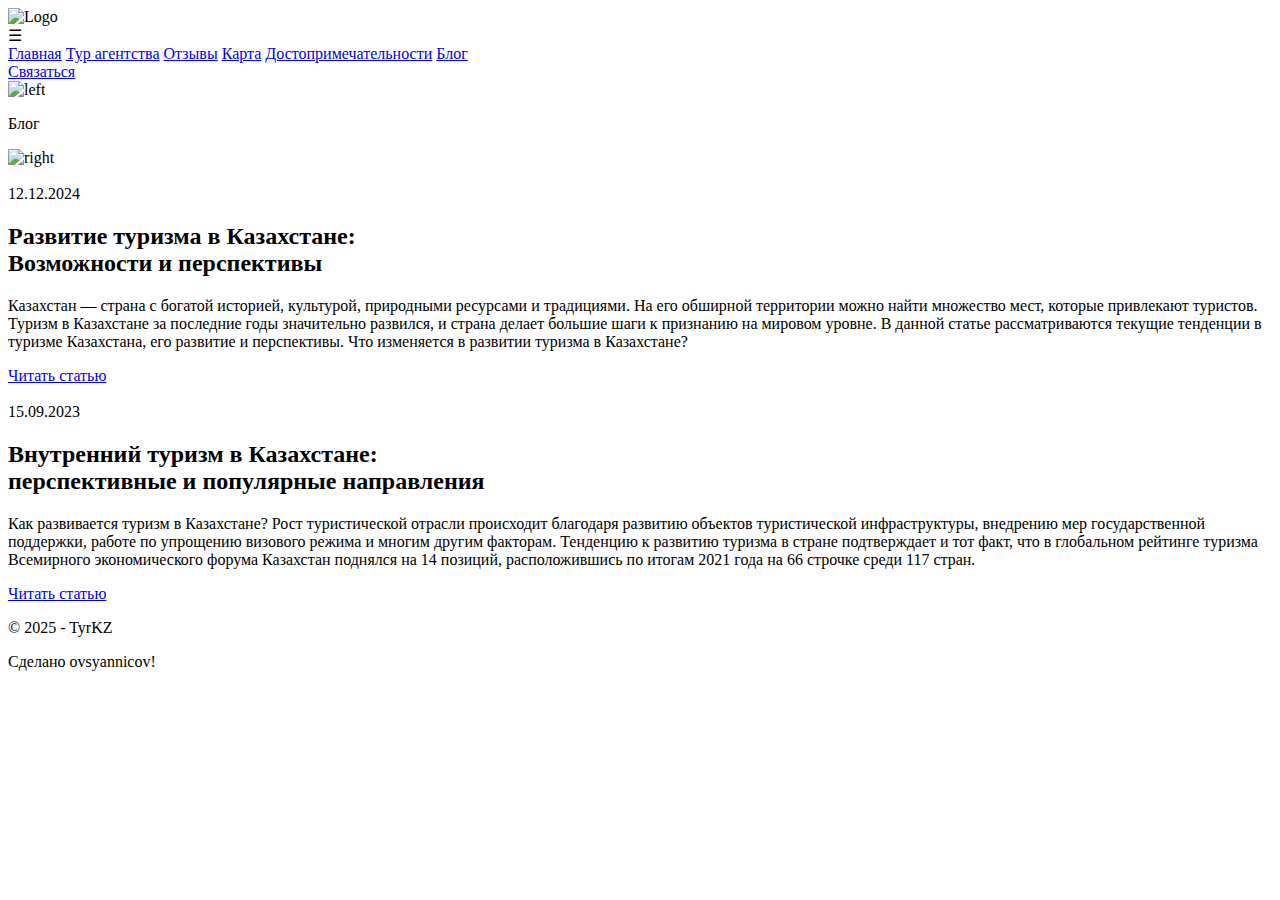
==== blog.html @ 83dcfec8 "Add files via upload" ====
<!DOCTYPE html>
<html lang="ru">
<head>
    <meta charset="UTF-8">
    <link rel="stylesheet" href="assets/style/style.css">
    <link rel="stylesheet" href="assets/fonts/fonts.css">
    <link rel="stylesheet" href="assets/fonts/fonts.min.css">
    <link rel="preconnect" href="https://fonts.googleapis.com">
    <link rel="preconnect" href="https://fonts.gstatic.com" crossorigin>
    <link href="https://fonts.googleapis.com/css2?family=El+Messiri:wght@400..700&display=swap" 
    rel="stylesheet">
    
    <meta name="viewport" content="width=device-width, initial-scale=1.0">

    <title>Aqua - Блог</title>
</head>
<body>
    


<!-- Шапка лого меню -->
    <header>

        <div class="container">

            <div class="header-inner">
                
                <img src="assets/images/Logo.png" alt="Logo">
                <div class="burger">☰</div>
                <nav>
                    <a href="index.html">Главная</a> 
                    <a href="index.html#turagent">Тур агентства</a>
                    <a href="index.html#otziv">Отзывы</a>
                    <a href="index.html#map">Карта</a>
                    <a href="news.html">Достопримечательности</a>
                    
                    <a href="blog.html">Блог</a>
                </nav>

                <a class="button-header" href="
                https://www.instagram.com/the_born_self?igsh=aDd2eTd1c242Zzcx
                ">Связаться</a>


                

            </div>
                    <div class="footer-polosa"></div>
        </div>

    </header>

    <section class="blog-inner">

        <div class="container">

            <div class="seans-title">
                <img src="assets/images/Rectangle 6.png" alt="left">
                <p>Блог</p>
                <img src="assets/images/Rectangle 7.png" alt="right">
            </div>
<!--  -->
           <div class="blog">
<!--  -->
            <div class="blog-item">

                <img src="assets/images/Kazahstan-флаг.jpg" alt="">

                <div class="blog-item-text">
                    <div class="news-date">
                        12.12.2024
                </div>

                    <div>
                    <h2>Развитие туризма в Казахстане: <br> Возможности и перспективы</h2>

                    <p>Казахстан — страна с богатой историей, культурой, природными ресурсами и традициями. На его обширной территории можно найти множество мест, которые привлекают туристов. Туризм в Казахстане за последние годы значительно развился, и страна делает большие шаги к признанию на мировом уровне. В данной статье рассматриваются текущие тенденции в туризме Казахстана, его развитие и перспективы.

                        Что изменяется в развитии туризма в Казахстане?</p>
                </div>
                <a href="https://zanmedia.kz/razvitie-turizma-v-kazahstane-vozmozhnosti-i-perspektivy/135623/" class="blog-button">Читать статью</a>
                </div>
            </div>
 <!--  -->
            <div class="blog-item">

                
                <img src="assets/images/blog-ct2.jpeg" alt="">
               
                <div class="blog-item-text">
                    <div class="news-date">
                        15.09.2023
                </div>

                    <div>
                    <h2>Внутренний туризм в Казахстане: <br> перспективные и популярные направления</h2>

                    <p>Как развивается туризм в Казахстане?
                        Рост туристической отрасли происходит благодаря развитию объектов туристической инфраструктуры, внедрению мер государственной поддержки, работе по упрощению визового режима и многим другим факторам. Тенденцию к развитию туризма в стране подтверждает и тот факт, что в глобальном рейтинге туризма Всемирного экономического форума Казахстан поднялся на 14 позиций, расположившись по итогам 2021 года на 66 строчке среди 117 стран.
                        
                        </p>
                </div>
                <a href="https://www.nur.kz/leisure/tourist-routes/2036662-vnutrenniy-turizm-v-kazahstane-perspektivnye-i-populyarnye-napravleniya/" class="blog-button">Читать статью</a>
                </div>
            </div>
<!--  -->


        </div>










    </div>
    </section>


    <footer class="footer">
        <div class="container">
            
            <div class="footer-polosa"></div>



            <div class="footer-buttom">
                <p>© 2025 - TyrKZ</p>
                <p>Сделано ovsyannicov!</p>
            </div>
        </div>

    </footer>



    <script src="assets/script.js"></script>
</body>
</html>
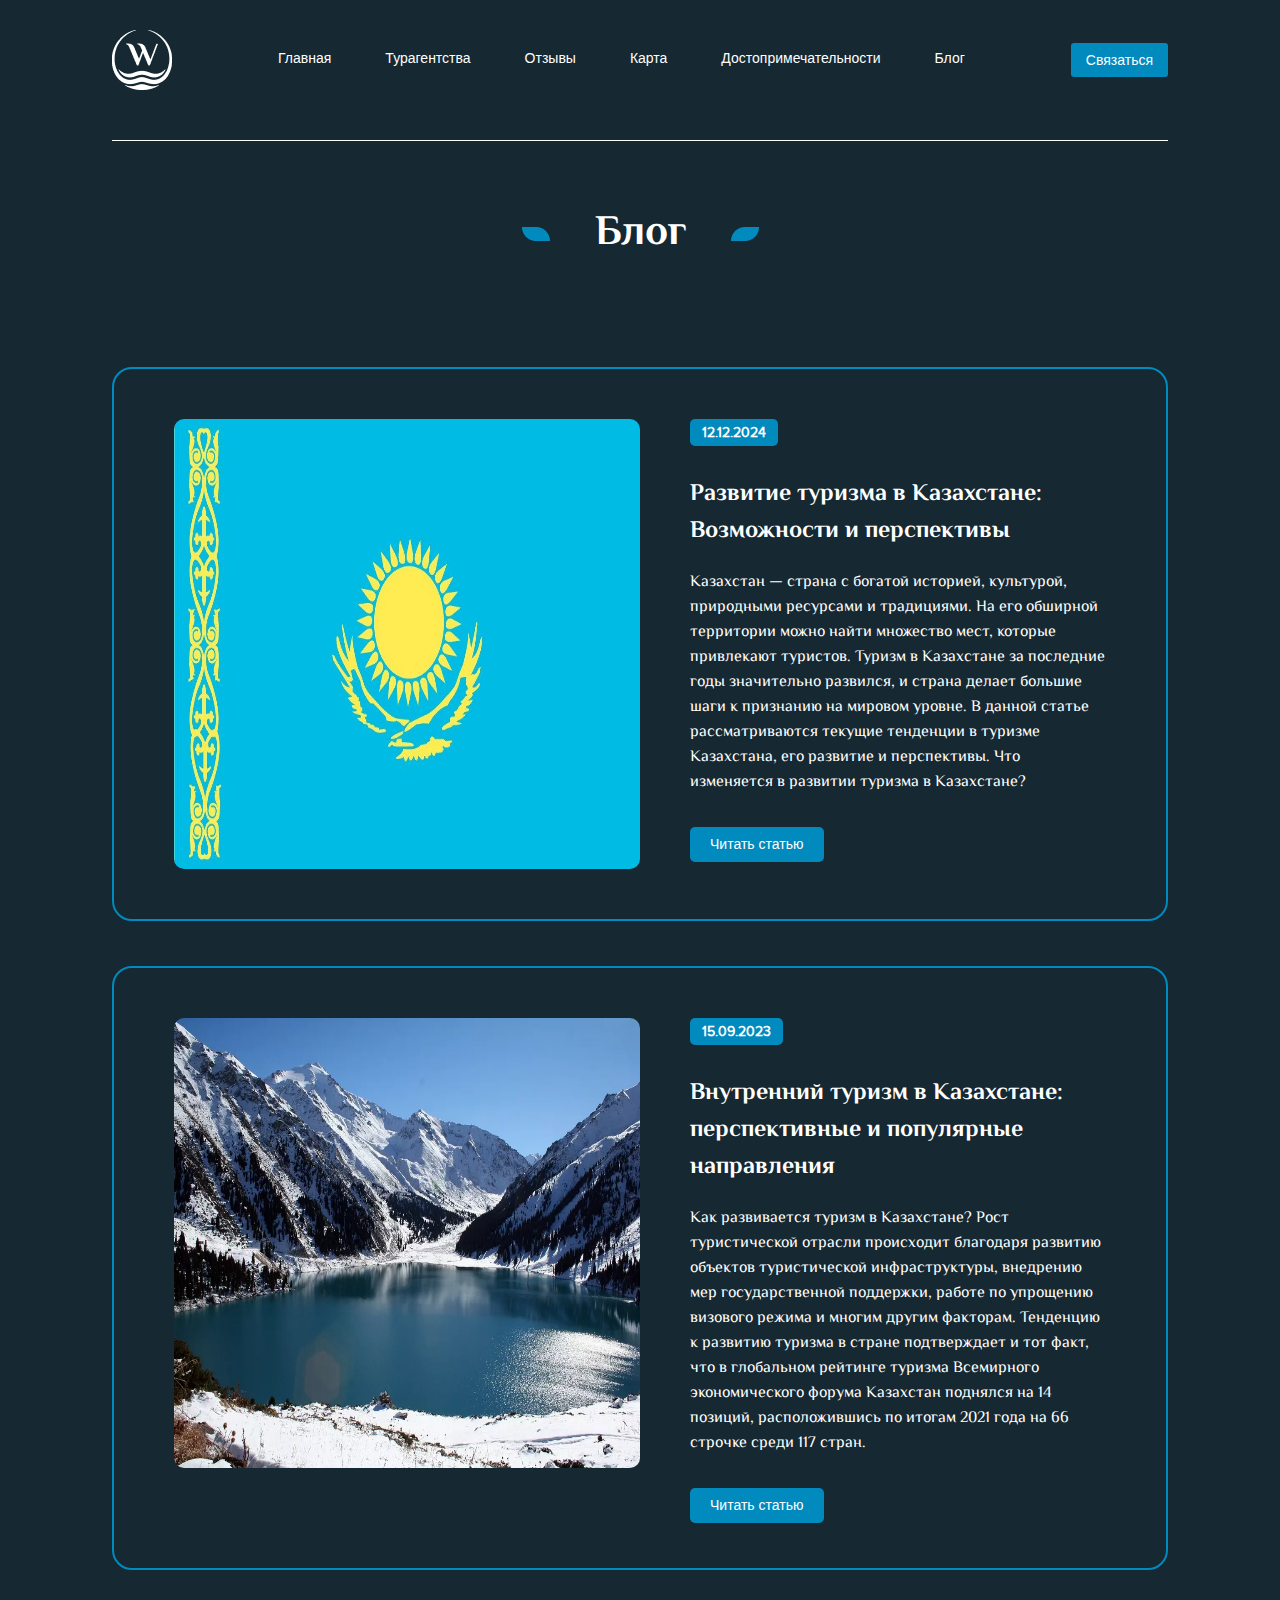
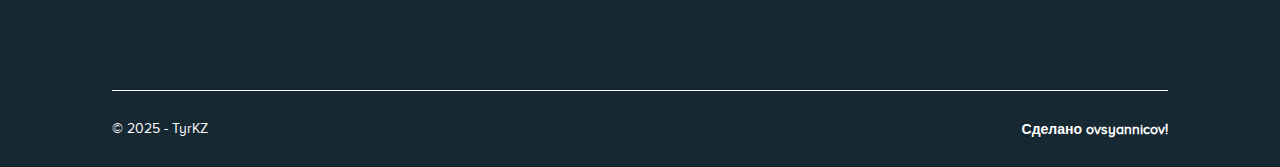
==== commit 12292c74: "Update blog.html" ====
--- a/blog.html
+++ b/blog.html
@@ -29,7 +29,7 @@
                 <div class="burger">☰</div>
                 <nav>
                     <a href="index.html">Главная</a> 
-                    <a href="index.html#turagent">Тур агентства</a>
+                    <a href="index.html#turagent">Турагентства</a>
                     <a href="index.html#otziv">Отзывы</a>
                     <a href="index.html#map">Карта</a>
                     <a href="news.html">Достопримечательности</a>
@@ -140,4 +140,4 @@
 
     <script src="assets/script.js"></script>
 </body>
-</html>+</html>
--- a/assets/style/style.css
+++ b/assets/style/style.css
@@ -0,0 +1,1246 @@
+body {
+    font-family: 'Proxima Nova',  sans-serif;
+    font-family: "El Messiri", sans-serif;
+    background-color: #162831;
+    font-size: 14px;
+    font-weight: 300;
+}
+
+html {
+    scroll-behavior: smooth;
+}
+
+* {
+    margin: 0;
+    padding: 0;
+    box-sizing: border-box;
+    /* Точно соответствует width и height */
+}
+
+.container{
+    margin: 0 112px;
+    /*0=сверху и снизу 
+    312=с лева и права*/
+
+}
+
+/* Header */
+
+header {
+    margin: 30px 0px 50px 0px;
+    /*30=сверху 0=справа 50 снизу 0 слева */
+    
+}
+
+.header-inner {
+    display: flex;
+    /* В строку расположение */
+    align-items: center;
+    /* Выравнивание по центру в строке */
+    justify-content: space-between;
+    /* выравниваем блоки на всю доступную шерину 
+    по центру с одинаковыми отступами 
+    между элементами равное растояние*/
+
+}
+/* тег нав обращение к тегу а */
+nav a {
+    color: #fff;
+    margin-right: 50px;
+    /* отступ от Главной до Сеансы по 50 и так далее  */
+    text-decoration: none;
+    font-family: 'Proxima Nova', sans-serif;
+
+    transition: color .3s ease;
+    /* Плавное изменение цвета */
+
+}
+/* убираем отступс права последней кнопки в меню "Блок"  */
+nav a:last-of-type {
+    margin-right: 0;
+}
+
+/* Замента цвета при наведени на сылки меню */
+nav a:hover {
+    color: #273ac4;
+}
+
+
+/* кнопка */
+.button-header {
+    background-color: #018ABE;
+    padding: 9px 15px 9px 15px;
+    text-decoration: none;
+    color: #fff;
+    border-radius: 3px;
+    font-family: 'Proxima Nova', sans-serif;
+
+    transition: all .2s ease;
+     /* Плавное изменение цвета */
+}
+
+/* Замента цвета при наведени на кнопку*/
+.button-header:hover {
+    background-color: #ffffff;
+    /* Изменение цвета кнопки */
+    color: #018ABE;
+    /* текст */
+}
+
+
+
+/* бургер*/
+.burger {
+    display: none;
+    font-size: 30px;
+    cursor: pointer;
+    color: white;
+}
+/* бургер */
+/* main */
+
+.main-inner {
+    background-image: url(../images/fon.jpg);
+    background-repeat: no-repeat;
+    background-position: center;
+    background-size: cover;
+    height: 550px;
+    border-radius: 10px;
+    margin-bottom: 150px;
+
+    text-align: center;
+    /* выровнили текст по центру этого блока
+     .main-inner-first  */
+}
+
+.main-inner-first {
+    padding-top: 136px;
+    display: flex;
+    justify-content: center;
+    align-items: center;
+    /* выровнили все элементы по центру  */
+    margin-bottom: 40px;
+    
+}
+
+.main-inner-first p {
+    font-size: 24px;
+    font-weight: bold;
+    color: #fff;
+    margin-right: 66px;
+    margin-left: 66px;
+}
+
+.main-inner-first img {
+    width: 28px;
+    height: 14px;
+}
+
+.main-inner h1 {
+    font-size: 64px;
+    font-weight: bold;
+    color: #ffffff;
+}
+
+/* ceans */
+
+.seans {
+    padding-bottom: 150px;
+
+}
+
+.seans-title {
+    display: flex;
+    justify-content: center;
+    align-items: center;
+    margin-bottom: 100px;
+    
+    
+}
+
+.seans-title p {
+    font-size: 42px;
+    color: #fff;
+    font-weight: 800;
+    margin-right: 45px;
+    margin-left: 45px;
+}
+
+.seans-inner {
+    display: flex;
+    justify-content: center;
+    align-items: center;
+}
+
+.seans-item {
+    background-image: url(../images/коста.jpg);
+    width: 416px;
+    height: 258px;
+    background-position: center;
+    background-size: cover;
+    background-repeat: no-repeat;
+    border-radius: 10px;
+    margin: 12px;
+
+    position: relative;
+
+}
+
+.seans-item1 {
+    background-image: url(../images/Almata.jpg);
+    width: 416px;
+    height: 258px;
+    background-position: center;
+    background-size: cover;
+    background-repeat: no-repeat;
+    border-radius: 10px;
+    margin: 12px;
+
+    position: relative;
+
+}
+
+.seans-item2 {
+    background-image: url(../images/Almata2.jpg);
+    width: 416px;
+    height: 258px;
+    background-position: center;
+    background-size: cover;
+    background-repeat: no-repeat;
+    border-radius: 10px;
+    margin: 12px;
+
+    position: relative;
+
+}
+
+.seans-item3 {
+    background-image: url(../images/Алмата3.jpg);
+    width: 416px;
+    height: 258px;
+    background-position: center;
+    background-size: cover;
+    background-repeat: no-repeat;
+    border-radius: 10px;
+    margin: 12px;
+
+    position: relative;
+
+}
+
+
+.seans-item4 {
+    background-image: url(../images/атырау.jpg);
+    width: 416px;
+    height: 258px;
+    background-position: center;
+    background-size: cover;
+    background-repeat: no-repeat;
+    border-radius: 10px;
+    margin: 12px;
+
+    position: relative;
+
+}
+
+
+
+.card1-1 p:hover {
+    color: #018ABE;
+}
+
+
+
+
+
+/* ображщение к класу Р заголовки */
+.seans-item p {
+    position: absolute;
+    color: #fff;
+    font-size: 24px;
+    font-weight: 800;
+    left: 40px;
+    bottom: 30px;
+}
+
+
+
+
+
+.seans-item1 p, .seans-item2 p, .seans-item3 p, .seans-item4 p  {
+    position: absolute;
+    color: #fff;
+    font-size: 24px;
+    font-weight: bold;
+    left: 40px;
+    bottom: 30px;
+
+}
+
+.seans-item1 p:hover, .seans-item2 p:hover, .seans-item3 p:hover,.seans-item4 p:hover {
+    color: #018ABE;
+}
+
+
+
+
+
+
+
+/* обращение к класу Р левой стороны блока */
+.seans-item .left p {
+    position: absolute;
+    color: #fff;
+    font-size: 24px;
+    font-weight: 800;
+    left: 50px;
+    bottom: 50px;
+
+
+}
+
+/* Левый блок самая большая карточка */
+.left {
+    height: 540px;
+    border-bottom: #018ABE 7px solid;
+}
+
+/* левые карточки */
+.seans-right {
+    display: flex;
+}
+
+
+.seans-right div {
+    display: flex;
+    flex-direction: column;
+}
+
+/* Comments */
+
+
+.comments {
+    padding-bottom: 350px;
+    /* Отступ всего страницы снизу  */
+}
+
+
+
+.comments-liner {
+    display: flex;
+    justify-content: space-around;
+    align-items: center;
+
+}
+
+
+.comments-item {
+   background-color: #018ABE;
+   color: #fff;
+   padding: 60px;
+   /* Внешние отступы от текста  */
+   border-radius: 10px;
+   font-family: 'Proxima Nova',  sans-serif;
+}
+
+.comments-item h3 {
+    font-size: 20px;
+    font-weight: bold;
+    margin-bottom: 20px;
+}
+
+.comments-item p {
+    font-size: 14px;
+    font-weight: 100px;
+    line-height: 140%;
+}
+
+.comments-item:nth-child(1),
+.comments-item:nth-child(3) {
+    transform: scale(0.8);
+
+
+} 
+
+.comments-item:nth-child(1),
+.comments-item:nth-child(3) {
+    opacity: 0.4;
+
+} 
+
+.comments-inner-bar {
+    display: flex;
+    justify-content: center;
+    margin-top: 60px;
+}
+
+.comments-inner-bar img {
+    margin-right: 20px;
+}
+
+.comments-inner-bar img:nth-of-type(2),
+.comments-inner-bar img:nth-of-type(3),
+.comments-inner-bar img:nth-of-type(4) {
+    opacity: 0.4;
+}
+
+.comments-inner-bar {
+    display: flex;
+    justify-content: center;
+    margin-top: 20px;
+}
+
+.indicator {
+    width: 15px;
+    height: 15px;
+    background-color: #018ABE;
+    border: none;
+    margin: 0 5px;
+    cursor: pointer;
+    border-radius: 3px;
+    transition: 0.3s;
+    opacity: 0.4;
+}
+
+.indicator.active {
+    opacity: 1;
+    background-color: #ffffff;
+}
+
+
+.about {
+    padding: 60px 90px;
+    background-color: #162831; /* или любой другой фон */
+  }
+  
+  .text {
+    color: #fff;
+    max-width: 600px;
+  }
+  
+  .abaut-block {
+    display: flex;
+    flex-direction: column;
+    gap: 40px;
+  }
+  
+  .block {
+    display: flex;
+    flex-direction: row;
+    align-items: center;
+    gap: 20px;
+    flex-wrap: wrap;
+  }
+  
+  .block img {
+    width: 40%;
+    min-width: 280px;
+    height: auto;
+    border-radius: 10px;
+  }
+  
+  .block .text {
+    width: 60%;
+    min-width: 280px;
+  }
+  
+  h2 {
+    color: #FFD700;
+  }
+/* Price */
+
+
+.price {
+    padding-bottom: 150px;
+}
+
+.price .seans-title {
+    margin-top: 150px;
+}
+
+.price-content {
+    display: flex;
+    justify-content: center;
+    align-items: center;
+}
+
+.price-content-items {
+    margin-right: 134px;
+}
+
+.price-content-item {
+    display: flex;
+    align-items: center;
+    justify-content: space-between;
+    margin-bottom: 31px;
+}
+
+.price-content-item div {
+    display: flex;
+    align-items: center;
+}
+
+
+.price-content-item div img {
+    width: 18px;
+    height: 9px;
+    margin-right: 20px;
+}
+
+.price-content-item div h3 {
+    font-family: 'Proxima Nova',  sans-serif;
+    font-size: 18px;
+    color: #fff;
+    font-weight: 300;
+}
+
+.price-content-item p {
+    color: #fff;
+    margin-left: 80px;
+    font-family: "El Messiri", sans-serif;
+    font-size: 18px;
+    font-weight: bold;
+}
+
+.price-content-image {
+    width: 526px;
+    height: 396px;
+}
+
+.price-content-image img {
+    display: block;   /* Убирает отступы */
+    width: 100%;       /* Растягивает по ширине */
+    height: 100%;      /* Растягивает по высоте */
+    object-fit: cover; /
+}
+
+
+
+.price-content-image p {
+    color: #fff;
+    display: flex;
+    justify-content: center;
+    font-size: 21px;
+    font-family: "El Messiri", sans-serif;
+    font-weight: 700;
+    line-height: 140%;
+    margin-top: 30px;
+
+}
+
+
+/* footer */
+
+footer {
+    padding-bottom: 30px;
+}
+
+.footer-content {
+    display: flex;
+    margin-bottom: 90px;
+
+}
+
+
+.footer-map iframe{
+    border-radius: 10px;
+    margin-right: 48px;
+}
+.footer-blocks {
+    display: flex;
+    flex-direction: column;
+}
+
+
+.footer-block {
+    background-color: #018ABE;
+    padding: 35px 45px;
+    border-radius: 10px;
+    margin-bottom: 24px;
+    color: #fff;
+
+    width: 392px;
+    height: 290px;
+}
+
+.footer-block h2 {
+    font-size: 24px;
+    font-weight: bold;
+    margin-bottom: 25px;
+}
+
+.footer-block div {
+    display: flex;
+    align-items: center;
+    margin-bottom: 16px;
+    font-family: 'Proxima Nova',  sans-serif;
+    
+
+}
+
+
+
+
+.footer-block div img {
+    margin-right: 20px;
+}
+
+
+.footer-block div:last-of-type {
+    margin-bottom: 30px;
+}
+
+
+.footer-button {
+    padding: 9px 15px;
+    background-color: #fff;
+    border-radius: 3px;
+    color: #018ABE;
+    text-decoration: none;
+    font-family: 'Proxima Nova',  sans-serif;
+    font-size: 13px;
+    
+}
+
+
+.footer-button:hover {
+    background-color: #018ABE;
+    color: #fff;
+     
+}
+
+.footer-buttom {
+    display: flex;
+    justify-content: space-between;
+    font-size: 14px;
+    color: #fff;
+    font-family: 'Proxima Nova',  sans-serif;
+}
+
+
+.footer-buttom p:last-of-type {
+    font-weight: bold;
+}
+
+/* news */
+
+
+.news-content {
+    display: flex;
+    flex-wrap: wrap;
+    justify-content: space-between;
+    margin-bottom: 120px;
+}
+
+.news-item {
+    text-decoration: none;
+    background-image: url(../images/foto-card.png);
+    background-size: cover;
+    border-radius: 10px;
+    padding: 30px 35px;
+    text-align: left;
+
+    width: 31%;
+    height: 258px;
+    margin: 12px;
+    transition: transform .3s ease;
+}
+
+.news-item:hover {
+    transform: scale(1.05);
+}
+
+
+
+.news-date {
+    color: #fff;
+    padding: 6px 12px;
+    background-color: #018ABE;
+    display: inline-block;
+    font-size: 14px;
+    font-weight: bold;
+    font-family: 'Proxima Nova',  sans-serif;
+    border-radius: 5px;
+    margin-bottom: 139px;
+}
+
+.news-item h2 {
+    font-family: "El Messiri", sans-serif;
+    font-size: 21px;
+    font-weight: bold;
+    color: #fff;
+}
+
+
+.footer-polosa {
+    background-color: #fff;
+    display: flex;
+    justify-content: center;
+    align-items: center;
+
+    width: auto;
+    height: 1px;
+    margin-bottom: 30px;
+}
+
+
+header .footer-polosa {
+    margin-top: 50px;
+    margin-bottom: 60px;
+
+}
+
+
+
+/* newsFormat */
+
+
+
+.newsFormat-inner {
+    display: flex;
+    justify-content: space-around;
+    align-items: center;
+
+    margin-bottom: 161px;
+}
+
+.newsFormat-inner div h2 {
+    font-size: 24px;
+    font-weight: 700;
+    font-family: "El Messiri", sans-serif;
+    color: #fff;
+    margin-bottom: 30px;
+}
+
+
+.newsFormat-inner div {
+    margin-right: 134px;
+} 
+
+
+.newsFormat-inner div p {
+    font-size: 16px;
+    font-weight: 100;
+    font-family: 'Proxima Nova',  sans-serif;
+    color: #c7c7c7;
+    line-height: 140%;
+    width: 535px;
+}
+
+.newsFormat .news-date {
+    margin-bottom: 45px;
+}
+
+
+.news-form-img {
+    height: 394px;
+    width: 636px;
+    position: relative;
+}
+
+.news-form-img img {
+    position: absolute;
+    width: 125%;
+}
+
+/* blog */
+
+.blog-inner {
+    margin-bottom: 120px;
+}
+
+.blog-item {
+    display: flex;
+    padding: 50px 60px;
+    border: 2px #018ABE solid;
+    border-radius: 20px;
+    margin-bottom: 45px;
+
+
+}
+
+.blog-item .news-date {
+    margin-bottom: 30px;
+    
+}
+
+
+
+.blog-item img {
+    margin-right: 50px;
+    width: 50%;
+    height: 450px;
+    border-radius: 10px;
+}
+
+.blog-item div h2 {
+    font-size: 24px;
+    font-family: "El Messiri", sans-serif;
+    color: #fff;
+    
+}
+
+.blog-item div p {
+    color: #fff;
+    font-size: 16px;
+    font-weight: lighter;
+    margin-top: 20px;
+    margin-bottom: 40px;
+}
+
+.blog-button {
+    background-color: #018ABE;
+    color: #fff;
+    padding: 10px 20px;
+    font-family: 'Proxima Nova',  sans-serif;
+    border-radius: 5px;
+    text-decoration: none;
+    transition: all .3s ease;
+}
+
+.blog-button:hover {
+    color: #018ABE;
+    background-color: #fff;
+}
+
+/* Основной стиль уже есть, ниже только адаптив + бургер-меню */
+
+@media (max-width: 768px) {
+    .header-inner {
+        flex-wrap: wrap;
+        justify-content: space-between;
+    }
+
+    nav {
+        display: none;
+        flex-direction: column;
+        width: 100%;
+        background-color: #018ABE;
+        margin-top: 15px;
+        border-radius: 5px;
+        padding: 10px 0;
+    }
+
+    nav a {
+        margin: 10px 0;
+        text-align: center;
+    }
+
+    .burger {
+        display: block;
+    }
+
+    .button-header {
+        margin-top: 10px;
+        width: 100%;
+        text-align: center;
+        
+    }
+
+    nav.active {
+        display: flex;
+    }
+
+    .main-inner {
+        height: auto;
+        padding: 40px 20px;
+        margin-bottom: 80px;
+    }
+    
+    .main-inner-first {
+        flex-direction: column;
+        padding-top: 40px;
+        margin-bottom: 20px;
+    }
+    
+    .main-inner-first img {
+        width: 24px;
+        height: 12px;
+        margin: 10px 0;
+    }
+    
+    .main-inner-first p {
+        font-size: 18px;
+        margin: 20px 0;
+    }
+    
+    .main-inner h1 {
+        font-size: 32px;
+        line-height: 1.2;
+    }
+
+
+}
+
+
+
+@media (max-width: 768px) {
+    .seans {
+        padding-bottom: 80px;
+    }
+
+    
+
+    .seans-title p {
+        font-size: 28px;
+        margin: 20px 0;
+        text-align: center;
+    }
+
+    .seans-inner {
+        flex-direction: column;
+        align-items: center;
+    }
+
+    .seans-left,
+    .seans-right,
+    .seans-right div {
+        flex-direction: column;
+        align-items: center;
+    }
+
+    
+}
+
+@media (max-width: 768px) {
+    .comments-liner {
+        flex-direction: column;
+        align-items: center;
+        gap: 20px;
+    }
+
+    .comments-item {
+        width: 90%;
+        padding: 20px;
+        font-size: 16px;
+        transform: none !important;
+        opacity: 1 !important;
+    }
+
+    .comments-item h3 {
+        font-size: 18px;
+        margin-bottom: 10px;
+    }
+
+    .comments-item p {
+        font-size: 14px;
+        line-height: 1.5;
+    }
+
+    .comments-inner-bar {
+        margin-top: 30px;
+    }
+}
+
+
+/* Адаптивность */
+@media (max-width: 768px) {
+    
+/*  */
+.block {
+    flex-direction: column; /* Столбцом на мобильных */
+    align-items: center;
+    text-align: center;
+}
+
+.block img {
+    order: 2; /* Изображение уйдет вниз */
+    width: 100%; /* Сделаем шире на мобилках */
+}
+
+.block .text {
+    order: 1; /* Текст остается сверху */
+    width: 100%;
+}
+    /*  */
+    
+
+  }
+
+  /* ----------------- Адаптив ------------------- */
+@media (max-width: 768px) {
+    .price-content {
+        flex-direction: column;
+        align-items: center;
+        
+    }
+
+    .price-content-items {
+        margin-left: 100px;
+    }
+
+    .price-content-item {
+        
+        align-items: center;
+    }
+
+    .price-content-item p {
+        margin-left: 30px;
+        
+    }
+
+    .price .seans-title {
+        margin-top: 80px;
+        text-align: center;
+        
+        gap: 10px;
+    }
+
+    .price-content-image {
+        max-width: 100%;
+        height: auto;
+    }
+}
+
+
+@media (max-width: 1024px) {
+    .footer-content {
+        flex-direction: column;
+        align-items: center;
+    }
+
+    .footer-map iframe {
+        width: 100%;
+        height: 400px;
+        margin-right: 0;
+        margin-bottom: 30px;
+    }
+
+    .footer-blocks {
+        flex-direction: row;
+        flex-wrap: wrap;
+        justify-content: center;
+        gap: 20px;
+    }
+
+    .footer-block {
+        width: 45%;
+        height: auto;
+    }
+}
+
+@media (max-width: 768px) {
+    .footer-block {
+        width: 100%;
+    }
+
+    .footer-block h2 {
+        font-size: 20px;
+    }
+
+    .footer-block div h3 {
+        font-size: 14px;
+    }
+
+    .footer-map iframe {
+        height: 300px;
+        width: 530px;
+        
+    }
+
+    .footer-button {
+        font-size: 12px;
+        padding: 8px 12px;
+    }
+
+    .footer-buttom {
+        flex-direction: column;
+        align-items: center;
+        text-align: center;
+        gap: 10px;
+    }
+}
+
+@media (max-width: 480px) {
+    .seans-title {
+        flex-direction: column;
+        align-items: center;
+    }
+
+    .seans-title img {
+        width: 100px;
+        height: auto;
+    }
+
+    .seans-title p {
+        font-size: 16px;
+    }
+
+    .footer-map iframe {
+        height: 300px;
+        
+    }
+
+    .footer-block {
+        padding: 20px;
+    }
+
+    .footer-block h2 {
+        font-size: 18px;
+    }
+
+    .footer-block div h3 {
+        font-size: 13px;
+    }
+}
+
+
+/* достопремечательности адаптив  */
+@media (max-width: 1024px) {
+    .news-content {
+        justify-content: center;
+    }
+
+    .news-item {
+        width: 48%; /* Две карточки в ряд */
+        height: 220px;
+    }
+}
+
+@media (max-width: 768px) {
+    .news-item {
+        width: 100%; /* Одна карточка на всю ширину */
+        height: 200px;
+        padding: 20px;
+    }
+
+    .news-date {
+        font-size: 12px;
+        margin-bottom: 50px;
+    }
+
+    .news-item h2 {
+        font-size: 18px;
+    }
+}
+
+@media (max-width: 1024px) {
+    .blog-item {
+        flex-direction: column;
+        align-items: center;
+        padding: 40px;
+    }
+
+    .blog-item img {
+        width: 100%;
+        height: auto;
+        margin-right: 0;
+        margin-bottom: 20px;
+    }
+
+    .blog-item-text {
+        text-align: center;
+    }
+
+    .blog-button {
+        display: inline-block;
+        text-align: center;
+    }
+}
+
+@media (max-width: 768px) {
+    .blog-item {
+        padding: 30px;
+    }
+
+    .blog-item div h2 {
+        font-size: 20px;
+    }
+
+    .blog-item div p {
+        font-size: 14px;
+    }
+
+    .blog-button {
+        width: 100%;
+        padding: 12px;
+        font-size: 16px;
+    }
+}
+
+@media (max-width: 480px) {
+    .blog-item {
+        padding: 20px;
+    }
+
+    .blog-item div h2 {
+        font-size: 18px;
+    }
+
+    .blog-item div p {
+        font-size: 13px;
+    }
+
+    .blog-button {
+        padding: 10px;
+        font-size: 14px;
+    }
+}
+
+/* косяк */
+
+
+
+@media (max-width: 425px) {
+    .container {
+        margin: 0 20px;
+    }
+
+
+    .seans-inner {
+        flex-direction: column;
+
+    }
+
+
+
+    .seans-item {
+        width: 370px;
+        height: 300px;
+    }
+
+    .seans-item1 ,.seans-item2,.seans-item3,.seans-item4{
+        width: 370px;
+    }
+
+
+
+    .seans-title img{
+        display: none;
+        margin-top: 300px;
+    }
+
+    .main-inner h1 {
+        font-size: 25px;
+    }
+
+    .abaut-block {
+        margin: 0px -36px;
+        margin-right: px;
+
+    }
+
+    .price-content-item p {
+        font-size: 15px;
+    }
+    
+     .price {
+        margin-right: 0px;
+     }   
+   
+     .price-content-items {
+        margin: 0;
+     }
+
+        .about {
+            padding: 0;
+            margin: 0 40px;
+        }
+
+        .newsFormat-inner div p {
+            width: 382px;
+        }
+
+
+
+}
--- a/assets/fonts/fonts.css
+++ b/assets/fonts/fonts.css
@@ -0,0 +1,88 @@
+/** Proxima Nova **/
+
+
+
+@font-face {
+    font-family: 'proxima_nova_altblack';
+    src: url('Mark Simonson - Proxima Nova Alt Black-webfont.eot');
+    src: url('Mark Simonson - Proxima Nova Alt Black-webfont.eot?#iefix') format('embedded-opentype'),
+         url('Mark Simonson - Proxima Nova Alt Black-webfont.woff2') format('woff2'),
+         url('Mark Simonson - Proxima Nova Alt Black-webfont.woff') format('woff'),
+         url('Mark Simonson - Proxima Nova Alt Black-webfont.ttf') format('truetype'),
+         url('Mark Simonson - Proxima Nova Alt Black-webfont.svg#proxima_nova_altblack') format('svg');
+    font-weight: normal;
+    font-style: normal;
+
+}
+
+@font-face {
+    font-family: 'proxima_nova_altbold';
+    src: url('Mark Simonson - Proxima Nova Alt Bold-webfont.eot');
+    src: url('Mark Simonson - Proxima Nova Alt Bold-webfont.eot?#iefix') format('embedded-opentype'),
+         url('Mark Simonson - Proxima Nova Alt Bold-webfont.woff2') format('woff2'),
+         url('Mark Simonson - Proxima Nova Alt Bold-webfont.woff') format('woff'),
+         url('Mark Simonson - Proxima Nova Alt Bold-webfont.ttf') format('truetype'),
+         url('Mark Simonson - Proxima Nova Alt Bold-webfont.svg#proxima_nova_altbold') format('svg');
+    font-weight: normal;
+    font-style: normal;
+
+}
+
+@font-face {
+    font-family: 'Proxima Nova';
+    src: url('Mark Simonson - Proxima Nova Alt Regular-webfont.eot');
+    src: url('Mark Simonson - Proxima Nova Alt Regular-webfont.eot?#iefix') format('embedded-opentype'),
+         url('Mark Simonson - Proxima Nova Alt Regular-webfont.woff2') format('woff2'),
+         url('Mark Simonson - Proxima Nova Alt Regular-webfont.woff') format('woff'),
+         url('Mark Simonson - Proxima Nova Alt Regular-webfont.ttf') format('truetype'),
+         url('Mark Simonson - Proxima Nova Alt Regular-webfont.svg#proxima_nova_altregular') format('svg');
+    font-weight: normal;
+    font-style: normal;
+
+}
+
+/* Generated by Font Squirrel (http://www.fontsquirrel.com) on April 4, 2015 */
+
+
+
+@font-face {
+    font-family: 'proxima_nova_scosfthin';
+    src: url('Mark Simonson - Proxima Nova ScOsf Thin-webfont.eot');
+    src: url('Mark Simonson - Proxima Nova ScOsf Thin-webfont.eot?#iefix') format('embedded-opentype'),
+         url('Mark Simonson - Proxima Nova ScOsf Thin-webfont.woff2') format('woff2'),
+         url('Mark Simonson - Proxima Nova ScOsf Thin-webfont.woff') format('woff'),
+         url('Mark Simonson - Proxima Nova ScOsf Thin-webfont.ttf') format('truetype'),
+         url('Mark Simonson - Proxima Nova ScOsf Thin-webfont.svg#proxima_nova_scosfthin') format('svg');
+    font-weight: normal;
+    font-style: normal;
+
+}
+
+
+
+
+@font-face {
+    font-family: 'proxima_nova_ltsemibold';
+    src: url('Mark Simonson - Proxima Nova Semibold-webfont.eot');
+    src: url('Mark Simonson - Proxima Nova Semibold-webfont.eot?#iefix') format('embedded-opentype'),
+         url('Mark Simonson - Proxima Nova Semibold-webfont.woff2') format('woff2'),
+         url('Mark Simonson - Proxima Nova Semibold-webfont.woff') format('woff'),
+         url('Mark Simonson - Proxima Nova Semibold-webfont.ttf') format('truetype'),
+         url('Mark Simonson - Proxima Nova Semibold-webfont.svg#proxima_nova_ltsemibold') format('svg');
+    font-weight: normal;
+    font-style: normal;
+
+}
+
+@font-face {
+    font-family: 'proxima_nova_ltthin';
+    src: url('Mark Simonson - Proxima Nova Thin-webfont.eot');
+    src: url('Mark Simonson - Proxima Nova Thin-webfont.eot?#iefix') format('embedded-opentype'),
+         url('Mark Simonson - Proxima Nova Thin-webfont.woff2') format('woff2'),
+         url('Mark Simonson - Proxima Nova Thin-webfont.woff') format('woff'),
+         url('Mark Simonson - Proxima Nova Thin-webfont.ttf') format('truetype'),
+         url('Mark Simonson - Proxima Nova Thin-webfont.svg#proxima_nova_ltthin') format('svg');
+    font-weight: normal;
+    font-style: normal;
+
+}
--- a/assets/fonts/fonts.min.css
+++ b/assets/fonts/fonts.min.css
@@ -0,0 +1 @@
+@font-face{font-family:proxima_nova_altblack;src:url('Mark Simonson - Proxima Nova Alt Black-webfont.eot');src:url('Mark Simonson - Proxima Nova Alt Black-webfont.eot?#iefix') format('embedded-opentype'),url('Mark Simonson - Proxima Nova Alt Black-webfont.woff2') format('woff2'),url('Mark Simonson - Proxima Nova Alt Black-webfont.woff') format('woff'),url('Mark Simonson - Proxima Nova Alt Black-webfont.ttf') format('truetype'),url('Mark Simonson - Proxima Nova Alt Black-webfont.svg#proxima_nova_altblack') format('svg');font-weight:400;font-style:normal}@font-face{font-family:proxima_nova_altbold;src:url('Mark Simonson - Proxima Nova Alt Bold-webfont.eot');src:url('Mark Simonson - Proxima Nova Alt Bold-webfont.eot?#iefix') format('embedded-opentype'),url('Mark Simonson - Proxima Nova Alt Bold-webfont.woff2') format('woff2'),url('Mark Simonson - Proxima Nova Alt Bold-webfont.woff') format('woff'),url('Mark Simonson - Proxima Nova Alt Bold-webfont.ttf') format('truetype'),url('Mark Simonson - Proxima Nova Alt Bold-webfont.svg#proxima_nova_altbold') format('svg');font-weight:400;font-style:normal}@font-face{font-family:'Proxima Nova';src:url('Mark Simonson - Proxima Nova Alt Regular-webfont.eot');src:url('Mark Simonson - Proxima Nova Alt Regular-webfont.eot?#iefix') format('embedded-opentype'),url('Mark Simonson - Proxima Nova Alt Regular-webfont.woff2') format('woff2'),url('Mark Simonson - Proxima Nova Alt Regular-webfont.woff') format('woff'),url('Mark Simonson - Proxima Nova Alt Regular-webfont.ttf') format('truetype'),url('Mark Simonson - Proxima Nova Alt Regular-webfont.svg#proxima_nova_altregular') format('svg');font-weight:400;font-style:normal}@font-face{font-family:proxima_nova_scosfthin;src:url('Mark Simonson - Proxima Nova ScOsf Thin-webfont.eot');src:url('Mark Simonson - Proxima Nova ScOsf Thin-webfont.eot?#iefix') format('embedded-opentype'),url('Mark Simonson - Proxima Nova ScOsf Thin-webfont.woff2') format('woff2'),url('Mark Simonson - Proxima Nova ScOsf Thin-webfont.woff') format('woff'),url('Mark Simonson - Proxima Nova ScOsf Thin-webfont.ttf') format('truetype'),url('Mark Simonson - Proxima Nova ScOsf Thin-webfont.svg#proxima_nova_scosfthin') format('svg');font-weight:400;font-style:normal}@font-face{font-family:proxima_nova_ltsemibold;src:url('Mark Simonson - Proxima Nova Semibold-webfont.eot');src:url('Mark Simonson - Proxima Nova Semibold-webfont.eot?#iefix') format('embedded-opentype'),url('Mark Simonson - Proxima Nova Semibold-webfont.woff2') format('woff2'),url('Mark Simonson - Proxima Nova Semibold-webfont.woff') format('woff'),url('Mark Simonson - Proxima Nova Semibold-webfont.ttf') format('truetype'),url('Mark Simonson - Proxima Nova Semibold-webfont.svg#proxima_nova_ltsemibold') format('svg');font-weight:400;font-style:normal}@font-face{font-family:proxima_nova_ltthin;src:url('Mark Simonson - Proxima Nova Thin-webfont.eot');src:url('Mark Simonson - Proxima Nova Thin-webfont.eot?#iefix') format('embedded-opentype'),url('Mark Simonson - Proxima Nova Thin-webfont.woff2') format('woff2'),url('Mark Simonson - Proxima Nova Thin-webfont.woff') format('woff'),url('Mark Simonson - Proxima Nova Thin-webfont.ttf') format('truetype'),url('Mark Simonson - Proxima Nova Thin-webfont.svg#proxima_nova_ltthin') format('svg');font-weight:400;font-style:normal}
